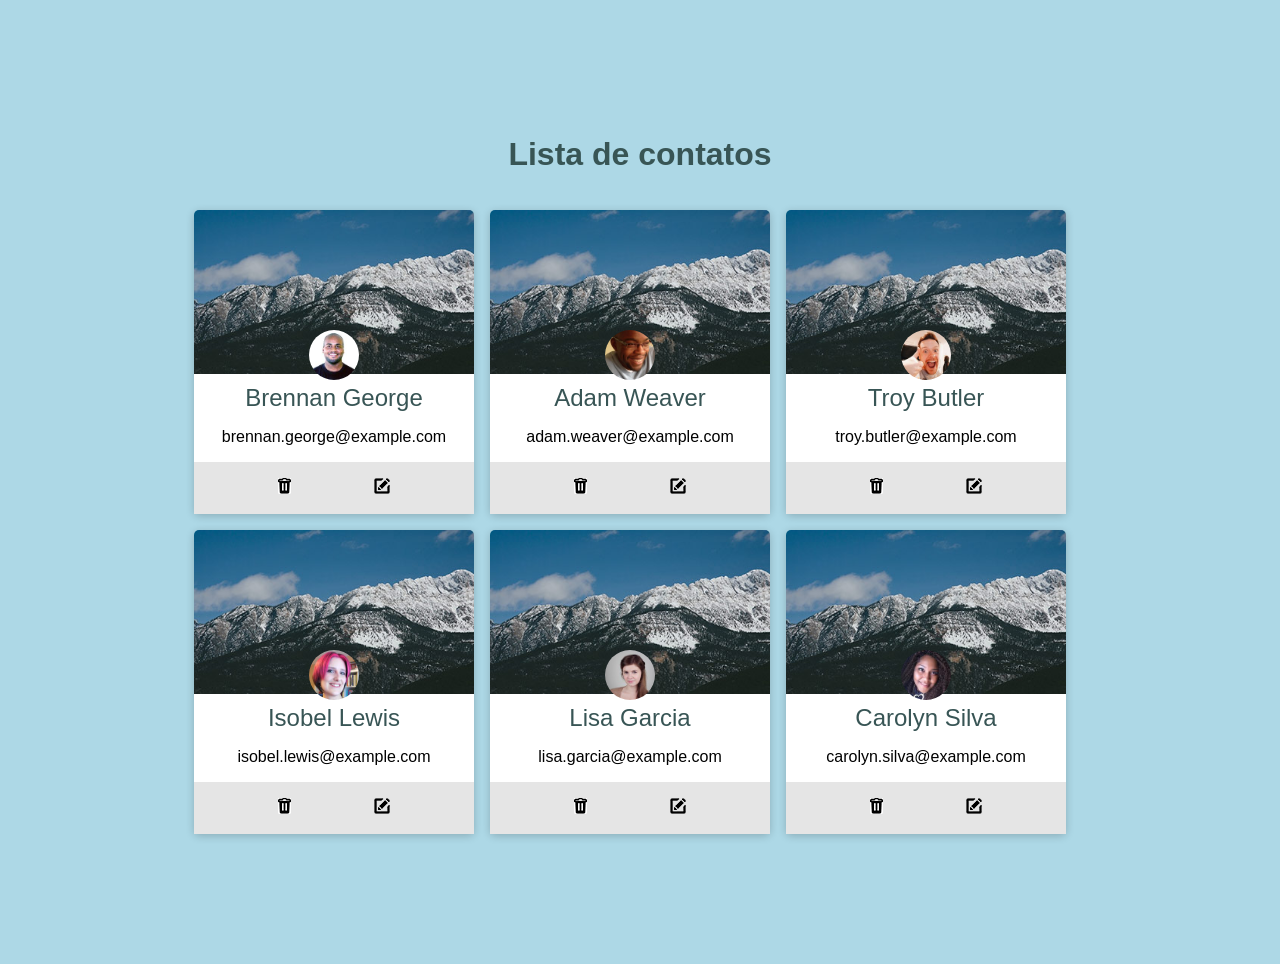
==== Projeto_contatos2/index.html @ 024fc15b "feat: adiciona variação do layout da lista de contatos" ====
<!DOCTYPE html>
<html lang="en">

<head>
    <meta charset="UTF-8">
    <meta http-equiv="X-UA-Compatible" content="IE=edge">
    <meta name="viewport" content="width=device-width, initial-scale=1.0">
    <title>Lista de contatos</title>

    <link rel="stylesheet" href="estilo2.css">

</head>

<body>
<h1 class="main-title">Lista de contatos</h1>

<div class="list-wrapper">
    <ul class="list">
        <li class="list-item">
            <div class="list-item__imagem">
                <img src="../Projeto_contatos/../Projeto_contatos/imagens/1.jpg" alt="Brennan George">
            </div>

            <div class="list-item__content">
                <p class="list-item__name">
                    Brennan George
                </p>
                <p class="list-item__email">brennan.george@example.com</p>
            </div>

            <div class="list-item__action">
                <a href="#"><img src="../Projeto_contatos/imagens/delete.png" alt="Delete"></a>
                <a href="#"><img src="../Projeto_contatos/imagens/edit.png" alt="Edit"></a>
            </div>
        </li>

        <li class="list-item">
            <div class="list-item__imagem">
                <img src="../Projeto_contatos/imagens/2.jpg" alt="Adam Weaver">
            </div>

            <div class="list-item__content">
                <p class="list-item__name">
                    Adam Weaver
                </p>
                <p class="list-item__email">adam.weaver@example.com</p>
            </div>

            <div class="list-item__action">
                <a href="#"><img src="../Projeto_contatos/imagens/delete.png" alt="Delete"></a>
                <a href="#"><img src="../Projeto_contatos/imagens/edit.png" alt="Edit"></a>
            </div>
        </li>

        <li class="list-item">
            <div class="list-item__imagem">
                <img src="../Projeto_contatos/imagens/3.jpg" alt="Troy Butler">
            </div>

            <div class="list-item__content">
                <p class="list-item__name">
                    Troy Butler
                </p>
                <p class="list-item__email">troy.butler@example.com</p>
            </div>

            <div class="list-item__action">
                <a href="#"><img src="../Projeto_contatos/imagens/delete.png" alt="Delete"></a>
                <a href="#"><img src="../Projeto_contatos/imagens/edit.png" alt="Edit"></a>
            </div>
        </li>

        <li class="list-item">
            <div class="list-item__imagem">
                <img src="../Projeto_contatos/imagens/4.jpg" alt="Isobel Lewis">
            </div>

            <div class="list-item__content">
                <p class="list-item__name">
                    Isobel Lewis
                </p>
                <p class="list-item__email">isobel.lewis@example.com</p>
            </div>

            <div class="list-item__action">
                <a href="#"><img src="../Projeto_contatos/imagens/delete.png" alt="Delete"></a>
                <a href="#"><img src="../Projeto_contatos/imagens/edit.png" alt="Edit"></a>
            </div>
        </li>

        <li class="list-item">
            <div class="list-item__imagem">
                <img src="../Projeto_contatos/imagens/5.jpg" alt="Lisa Garcia">
            </div>

            <div class="list-item__content">
                <p class="list-item__name">
                    Lisa Garcia
                </p>
                <p class="list-item__email">lisa.garcia@example.com</p>
            </div>

            <div class="list-item__action">
                <a href="#"><img src="../Projeto_contatos/imagens/delete.png" alt="Delete"></a>
                <a href="#"><img src="../Projeto_contatos/imagens/edit.png" alt="Edit"></a>
            </div>
        </li>

        <li class="list-item">
            <div class="list-item__imagem">
                <img src="../Projeto_contatos/imagens/6.jpg" alt="Carolyn Silva">
            </div>

            <div class="list-item__content">
                <p class="list-item__name">
                    Carolyn Silva
                </p>
                <p class="list-item__email">carolyn.silva@example.com</p>
            </div>

            <div class="list-item__action">
                <a href="#"><img src="../Projeto_contatos/imagens/delete.png" alt="Delete"></a>
                <a href="#"><img src="../Projeto_contatos/imagens/edit.png" alt="Edit"></a>
            </div>
        </li>

    </ul>
</div>

</body>

</html>
---- Projeto_contatos2/estilo2.css ----
html, body {
    height: 100%;
}

body {
    background-color: lightblue;
    margin: 0;
    padding: 32px;
    font-family: 'Lucida Sans', 'Lucida Sans Regular', 'Lucida Grande', 'Lucida Sans Unicode', Geneva, Verdana, sans-serif;
    display: flex;
    justify-content: center;
    align-items: center;
    flex-direction: column;
}

.main-title {
    color: #385555;
}

.list {
    width: 90%;
    max-width: 960px;
    display: flex;
    flex-wrap: wrap;
    justify-content: center;
    gap: 16px;
    list-style-type: none;
}

.list-item {
    flex-basis: 280px;
    background-color: white;
    border-radius: 5px;
    text-align: center;
    box-shadow: 0 2px 8px rgba(0, 0, 0, 0.2);
    background-image: url(../Projeto_contatos/imagens/thumb05.jpg);
    background-size: 100%;
    background-repeat: no-repeat;
}

.list-item__imagem img {
    border-radius: 50%;
    width: 50px;
    margin-top: 120px;
}

.list-item__name {
    margin: 0;
    font-size: 24px;
    color: #385555;
}

.list-item__action {
    display: flex;
    background-color: #e5e5e5;
    padding: 16px;
    justify-content: space-evenly;
    gap: 16px;
}
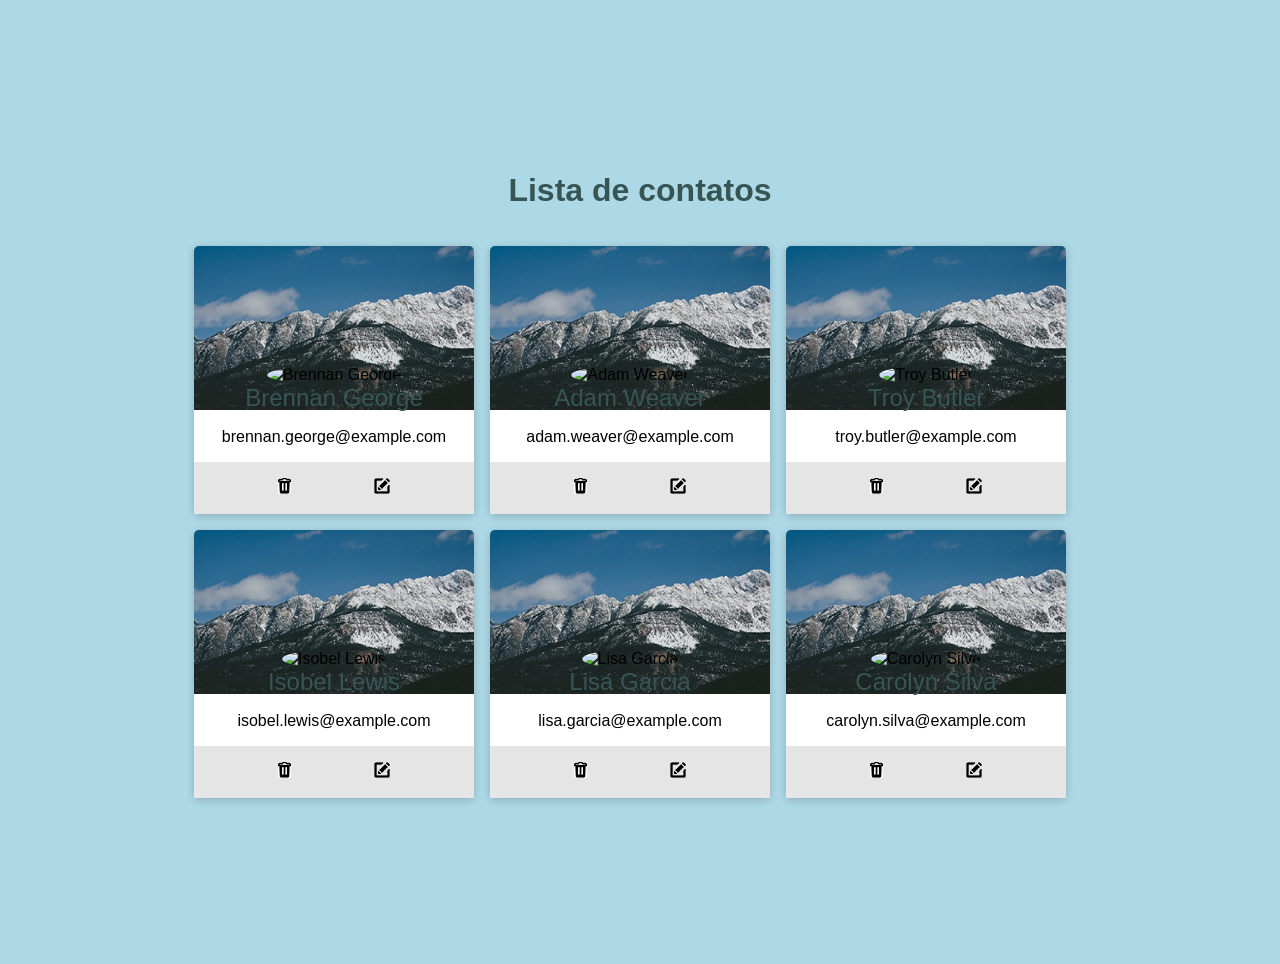
==== commit 720b553b: "alterado imagens de perfil por pixel art" ====
--- a/Projeto_contatos2/index.html
+++ b/Projeto_contatos2/index.html
@@ -18,7 +18,7 @@
     <ul class="list">
         <li class="list-item">
             <div class="list-item__imagem">
-                <img src="../Projeto_contatos/../Projeto_contatos/imagens/1.jpg" alt="Brennan George">
+                <img src="avatares_pixel/avatar1.png.png" alt="Brennan George">
             </div>
 
             <div class="list-item__content">
@@ -36,7 +36,7 @@
 
         <li class="list-item">
             <div class="list-item__imagem">
-                <img src="../Projeto_contatos/imagens/2.jpg" alt="Adam Weaver">
+                <img src="avatares_pixel/avatar2.png.png" alt="Adam Weaver">
             </div>
 
             <div class="list-item__content">
@@ -54,7 +54,7 @@
 
         <li class="list-item">
             <div class="list-item__imagem">
-                <img src="../Projeto_contatos/imagens/3.jpg" alt="Troy Butler">
+                <img src="avatares_pixel/avatar3.png.png" alt="Troy Butler">
             </div>
 
             <div class="list-item__content">
@@ -72,7 +72,7 @@
 
         <li class="list-item">
             <div class="list-item__imagem">
-                <img src="../Projeto_contatos/imagens/4.jpg" alt="Isobel Lewis">
+                <img src="avatares_pixel/avatar4.png.png" alt="Isobel Lewis">
             </div>
 
             <div class="list-item__content">
@@ -90,7 +90,7 @@
 
         <li class="list-item">
             <div class="list-item__imagem">
-                <img src="../Projeto_contatos/imagens/5.jpg" alt="Lisa Garcia">
+                <img src="avatares_pixel/avatar5.png.png" alt="Lisa Garcia">
             </div>
 
             <div class="list-item__content">
@@ -108,7 +108,7 @@
 
         <li class="list-item">
             <div class="list-item__imagem">
-                <img src="../Projeto_contatos/imagens/6.jpg" alt="Carolyn Silva">
+                <img src="avatares_pixel/avatar6.png.png" alt="Carolyn Silva">
             </div>
 
             <div class="list-item__content">
